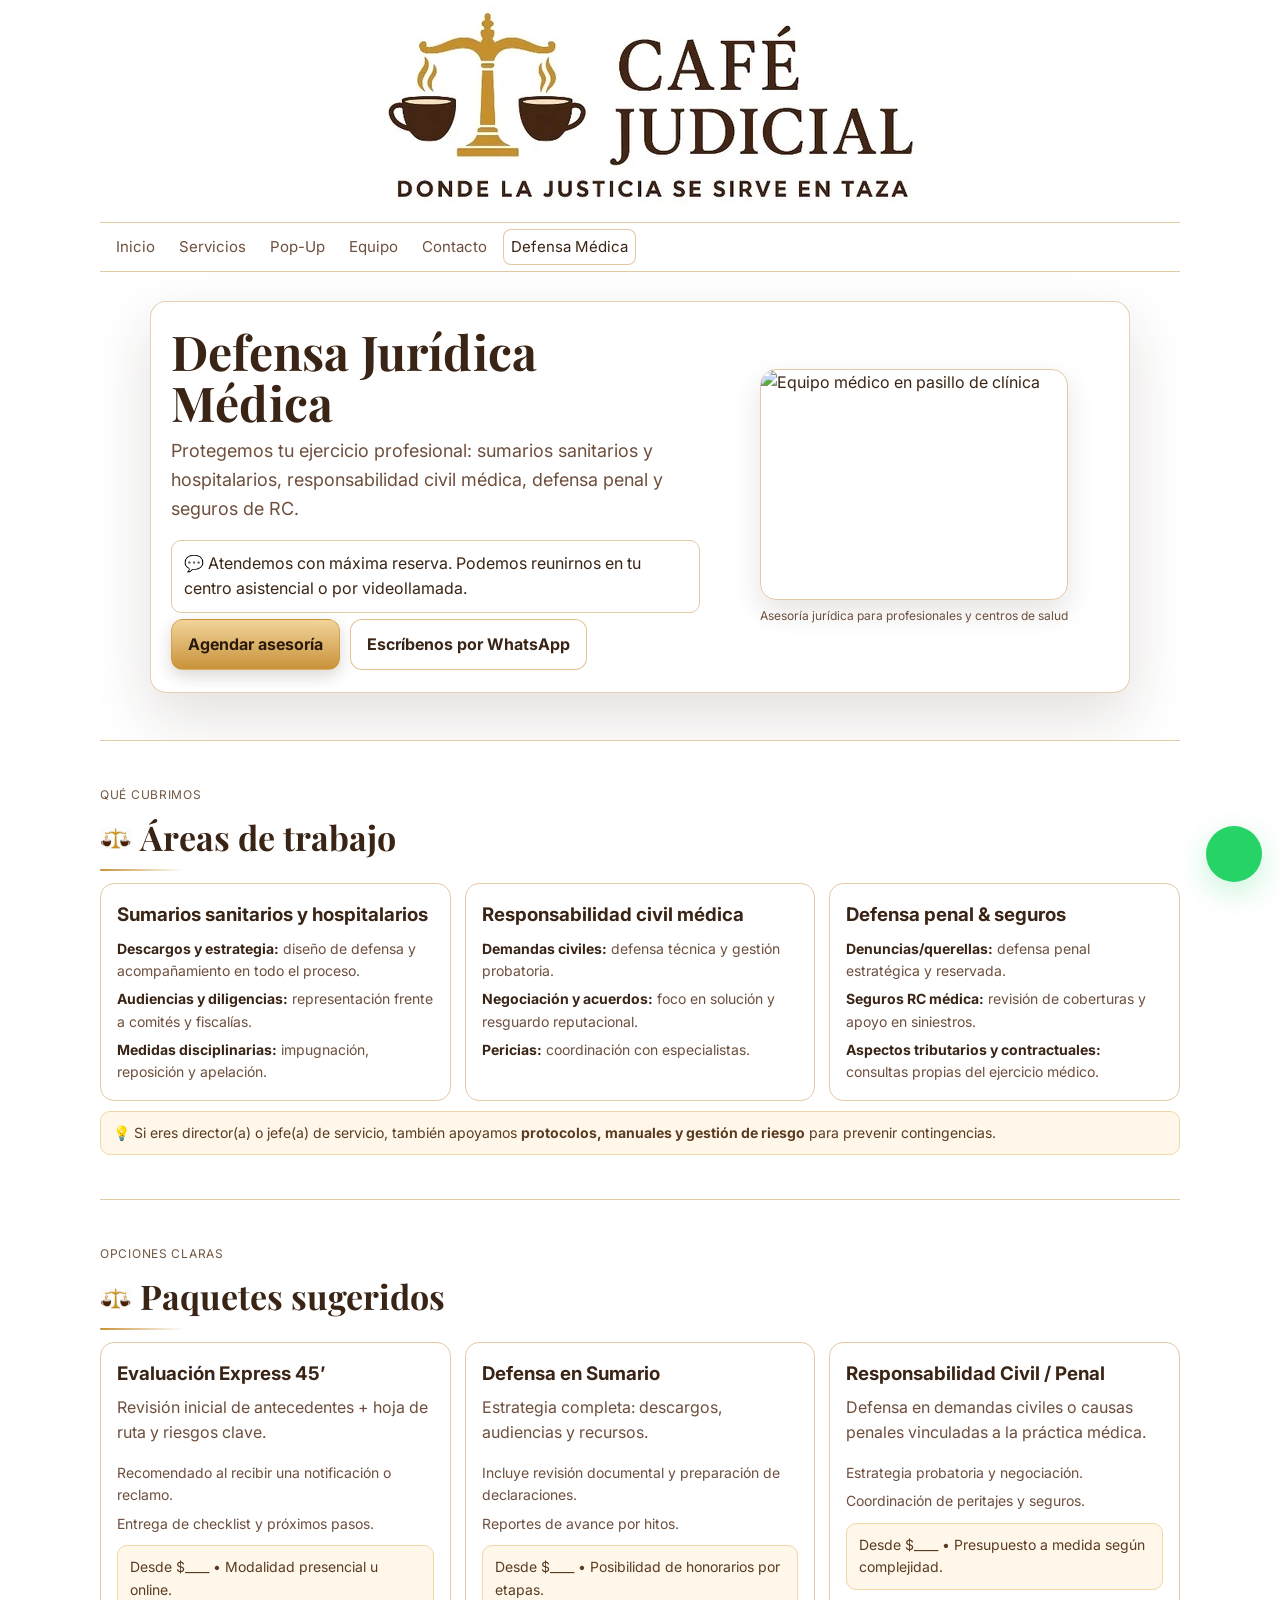
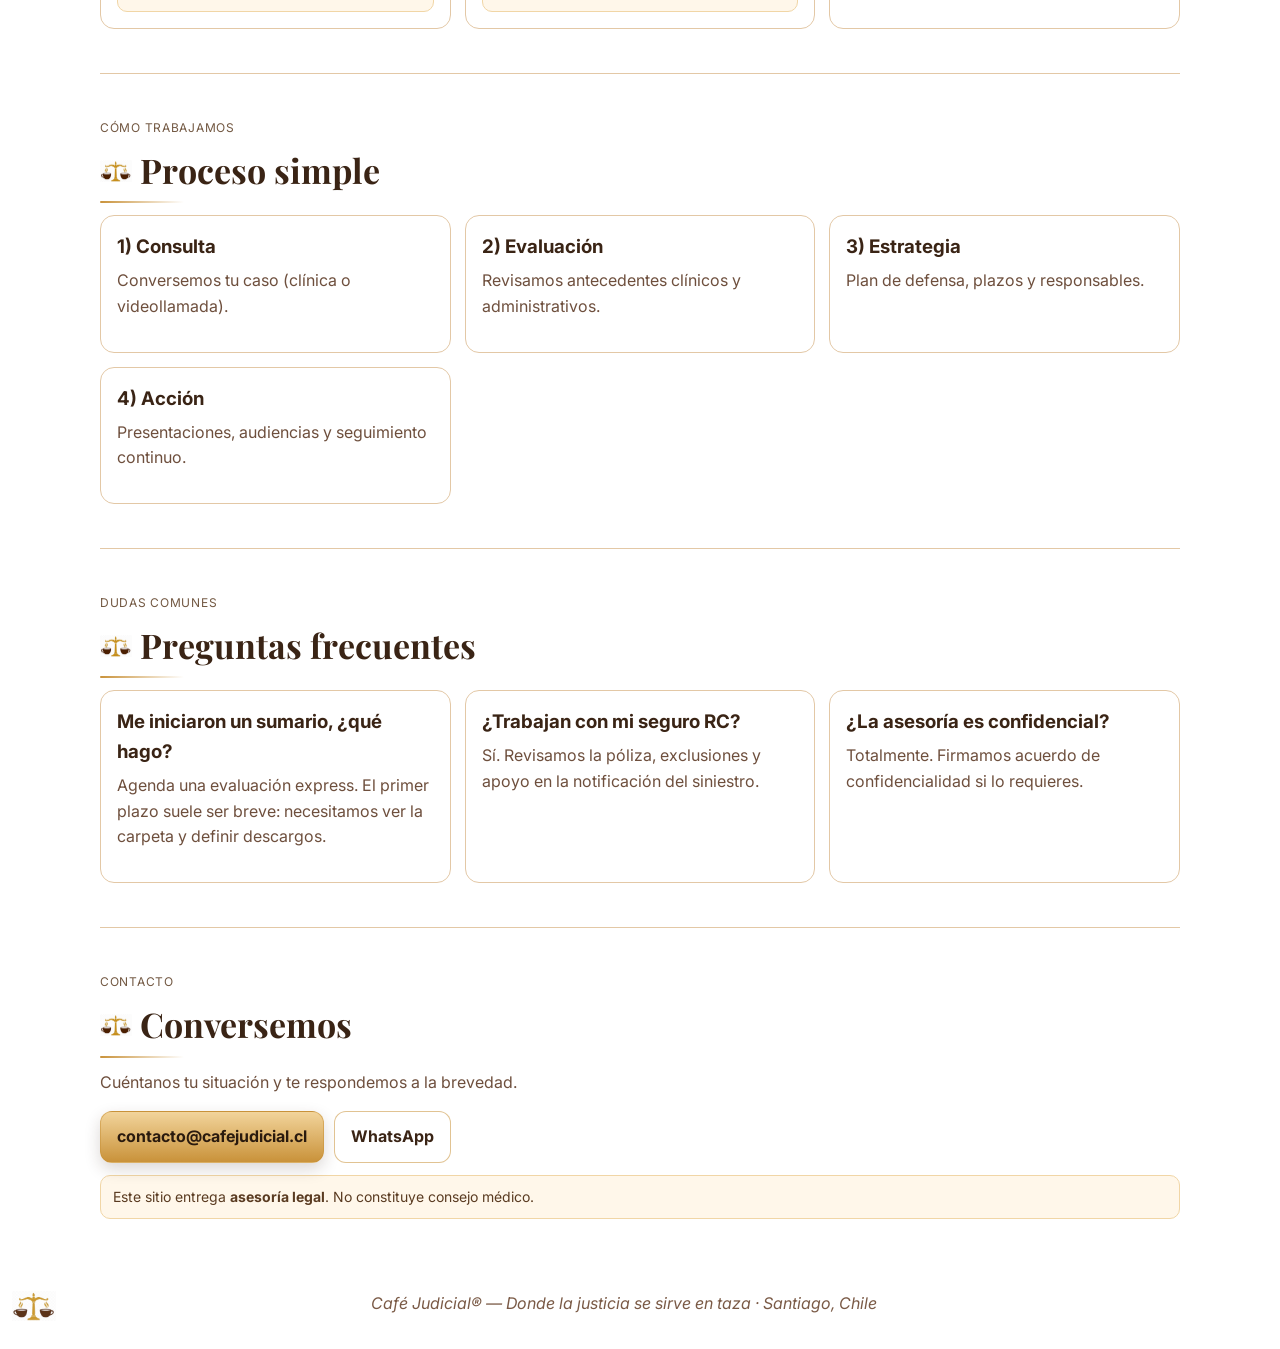
==== defensa-medica/index.html @ 55ff94b9 "Crear index.html" ====
<!DOCTYPE html>
<html lang="es-CL">
<head>
  <meta charset="UTF-8" />
  <meta name="viewport" content="width=device-width, initial-scale=1" />
  <title>Defensa Jurídica Médica – Café Judicial®</title>

  <!-- Canonical & Robots -->
  <link rel="canonical" href="https://arturuou.github.io/CafeJudicial/defensa-medica/" />
  <meta name="robots" content="index,follow" />

  <!-- SEO / Social -->
  <meta name="description" content="Defendemos tu ejercicio profesional: sumarios sanitarios y hospitalarios, responsabilidad civil médica, defensa penal, seguros de RC y asesoría jurídico-tributaria. Claro, rápido y en palabras simples." />
  <meta property="og:title" content="Defensa Jurídica Médica – Café Judicial®" />
  <meta property="og:description" content="Sumarios sanitarios/hospitalarios, demandas por presunta negligencia, defensa penal y seguros de RC médica. Protegemos tu ejercicio profesional." />
  <meta property="og:image" content="https://arturuou.github.io/CafeJudicial/og-cafe-judicial-1200x630.jpg" />
  <meta property="og:image:width" content="1200" />
  <meta property="og:image:height" content="630" />
  <meta property="og:type" content="website" />
  <meta property="og:locale" content="es_CL" />
  <meta name="twitter:card" content="summary_large_image" />

  <!-- Favicons -->
  <link rel="icon" type="image/png" sizes="256x256" href="https://arturuou.github.io/CafeJudicial/logo-symbol-256.png" />
  <link rel="apple-touch-icon" sizes="180x180" href="https://arturuou.github.io/CafeJudicial/logo-symbol-256.png" />

  <!-- Tema fijo claro -->
  <meta name="theme-color" content="#FFFFFF">
  <meta name="color-scheme" content="light">
  <meta name="supported-color-schemes" content="light">

  <!-- Preload del logo -->
  <link rel="preload" as="image" href="https://arturuou.github.io/CafeJudicial/logo-hero-640.webp" />

  <!-- Tipografías -->
  <link rel="preconnect" href="https://fonts.googleapis.com">
  <link rel="preconnect" href="https://fonts.gstatic.com" crossorigin>
  <link href="https://fonts.googleapis.com/css2?family=Playfair+Display:wght@600;700&family=Inter:wght@400;600;700&display=swap" rel="stylesheet">

  <style>
    :root{
      --bg:#FFFFFF; --panel:#FFFFFF; --card:#FFFFFF;
      --ink:#3A2415; --muted:#6E4F3D; --line:#E3C8A6;
      --accent:#C9923A; --accent-ink:#2A1A0E; --accent-soft:#F2D49B;
      --headerH: 300px; --logo-max-width: 800px;
    }

    *{box-sizing:border-box;margin:0;padding:0}
    html{ scroll-behavior:smooth; color-scheme: light !important; scroll-padding-top: calc(var(--headerH) + 12px) }
    :target{scroll-margin-top: calc(var(--headerH) + 12px)}
    img{max-width:100%;display:block;height:auto}

    body{ color:var(--ink); font-family:Inter,system-ui,-apple-system,Segoe UI,Roboto,Arial,sans-serif; line-height:1.6; background:#FFFFFF }
    a{color:var(--accent)}
    .wrap{max-width:1120px;margin:0 auto;padding:0 20px}

    /* ===== HEADER: logo + menú ===== */
    header.site{ position:sticky; top:0; z-index:10; background:#FFFFFF; backdrop-filter:saturate(120%) blur(8px) }
    .header-stack{ display:flex; flex-direction:column; align-items:center; gap:0; padding-top:2px; padding-bottom:0 }
    .brand-wrap{ width:100%; display:flex; justify-content:center; align-items:center; padding:0; overflow:hidden; height:200px }
    @media (min-width:600px){ .brand-wrap{ height:210px } }
    @media (min-width:1024px){ .brand-wrap{ height:220px } }
    .brand-lockup{ width:auto; height:100%; object-fit:contain; clip-path: inset(44px 0 38px 0 round 0); image-rendering:auto }

    .top-nav{ width:100%; border-top:1px solid var(--line); border-bottom:1px solid var(--line); background:#FFFFFF }
    .top-nav .wrap{ padding-left:8px; padding-right:8px }
    .top-nav .links{
      display:flex; align-items:center; justify-content:flex-start; gap:8px; padding:6px 8px;
      flex-wrap:nowrap; overflow-x:auto; -webkit-overflow-scrolling:touch; scrollbar-width:none; scroll-snap-type:x proximity
    }
    .top-nav .links::-webkit-scrollbar{ display:none }
    .top-nav .links a{
      color:var(--muted); text-decoration:none; font-size:clamp(13px, 2.9vw, 15px);
      padding:6px 8px; border-radius:8px; white-space:nowrap; scroll-snap-align:start
    }
    .top-nav .links a[aria-current="true"]{ color:var(--ink); box-shadow:0 0 0 1px var(--line) inset }

    /* ===== HERO ===== */
    .hero{ position:relative; min-height:52vh; display:grid; place-items:center; text-align:left; overflow:hidden; padding:10px 0 28px }
    .hero .inner{
      position:relative; z-index:1; max-width:980px; padding:22px 20px;
      background:#FFFFFF; border:1px solid rgba(227,200,166,.85); border-radius:16px; box-shadow:0 24px 60px rgba(58,36,21,.14);
      display:grid; gap:18px
    }
    @media (min-width:900px){ .hero .inner{grid-template-columns:1.15fr .85fr; align-items:center} }
    .headline > h1{
      font-family:"Playfair Display",serif; font-weight:700; font-size:clamp(28px,4.2vw,48px);
      line-height:1.08; margin:2px 0 8px; letter-spacing:.2px
    }
    .sub{font-size:clamp(15px,2.2vw,18px);color:var(--muted);margin-bottom:10px}
    .hero-note{ background:#FFF; border:1px solid var(--line); border-radius:10px; padding:10px 12px; margin-top:6px; display:inline-block }
    .cta-row{display:flex;gap:10px;flex-wrap:wrap}
    .cta{
      display:inline-flex;gap:10px;align-items:center;justify-content:center;
      background:linear-gradient(180deg,var(--accent-soft),var(--accent));
      color:var(--accent-ink);font-weight:700;text-decoration:none;
      padding:12px 16px;border-radius:12px;border:1px solid rgba(201,146,58,.55);
      box-shadow:0 6px 16px rgba(58,36,21,.18);transition:.18s ease
    }
    .cta:hover{transform:translateY(-1px);filter:brightness(1.03)}
    .cta.ghost{background:#FFF;color:var(--ink);box-shadow:none}

    /* Foto secundaria opcional */
    .photo-chip{justify-self:center}
    .photo-chip img{ width:min(100%,720px); border-radius:16px; border:1px solid var(--line); box-shadow:0 12px 28px rgba(58,36,21,.12); margin:0 auto; aspect-ratio:4/3 }

    /* SECCIONES */
    main section{padding:44px 0;border-top:1px solid var(--line)}
    h2{
      font-family:"Playfair Display",serif;font-weight:700;font-size:clamp(24px,3.6vw,34px);
      margin:0 0 12px;position:relative;padding-bottom:6px;display:flex;align-items:center;gap:.5rem
    }
    h2::after{ content:"";position:absolute;left:0;bottom:0;width:84px;height:2px;border-radius:2px;
      background:linear-gradient(90deg,var(--accent),rgba(201,146,58,0)) }
    main h2::before{ content:"";width:32px;height:32px;flex:0 0 32px;background:center/contain no-repeat url("https://arturuou.github.io/CafeJudicial/logo-symbol-256.png"); transform:translateY(1px) }
    .lead{color:var(--muted);margin:0 0 16px}
    .kicker{color:#5a3b21;letter-spacing:.06em;text-transform:uppercase;font-size:12px;margin-bottom:6px;opacity:.85}

    /* Tarjetas / listas */
    .cards{display:grid;gap:14px}
    @media (min-width:860px){ .cards{grid-template-columns:repeat(3,1fr)} }
    .card{background:var(--card);border:1px solid var(--line);border-radius:14px;padding:16px}
    .card h3{margin-bottom:6px}
    .mini-list{list-style:none;padding-left:0;margin:8px 0 0;display:grid;gap:6px;font-size:14px;color:var(--muted)}
    .mini-list li strong{color:var(--ink)}

    /* Nota/Tip */
    .tip{ margin-top:10px; font-size:14px; color:#5a3b21; background:#fff7ea; border:1px solid #f1d6a6; padding:10px 12px; border-radius:10px }

    /* WhatsApp FAB */
    .whatsapp-fab{
      position:fixed; right:18px; bottom:18px; width:56px; height:56px;
      border-radius:50%; background:#25D366; display:grid; place-items:center;
      color:#fff; box-shadow:0 10px 30px rgba(37,211,102,.25); z-index:1100; transition:transform .15s ease
    }
    .whatsapp-fab:hover{ transform: translateY(-2px) }
    .whatsapp-fab::after{
      content:""; position:absolute; inset:-6px; border-radius:50%;
      box-shadow:0 0 0 0 rgba(37,211,102,.22); animation:wa-pulse 2.2s infinite
    }

    /* Footer */
    footer{ padding:28px 96px 96px 64px; text-align:center; color:#7a5a46; font-style:italic; position:relative; background:#FFFFFF }
    @media (min-width:600px){ footer{ padding-bottom:32px } }
    footer::before{
      content:""; position:absolute; left:12px; top:50%; transform:translateY(-50%);
      width:44px; height:44px; background:center/contain no-repeat url("https://arturuou.github.io/CafeJudicial/logo-symbol-256.png"); opacity:.9
    }

    @keyframes wa-pulse{ 0%{box-shadow:0 0 0 0 rgba(37,211,102,.22)} 70%{box-shadow:0 0 0 12px rgba(37,211,102,0)} 100%{box-shadow:0 0 0 0 rgba(37,211,102,0)} }
    @media (prefers-reduced-motion: reduce){ .whatsapp-fab::after{ animation:none } html{ scroll-behavior:auto } }
  </style>
</head>
<body>

  <!-- ===== HEADER ===== -->
  <header class="site">
    <div class="wrap header-stack">
      <div class="brand-wrap">
        <picture>
          <source srcset="https://arturuou.github.io/CafeJudicial/logo-hero-640.webp" type="image/webp">
          <img class="brand-lockup"
               src="https://arturuou.github.io/CafeJudicial/logo-nav-640.png"
               alt="Café Judicial — logotipo completo"
               width="640" height="300"
               fetchpriority="high" decoding="async">
        </picture>
      </div>

      <nav class="top-nav" aria-label="Secciones">
        <div class="links wrap">
          <a href="https://arturuou.github.io/CafeJudicial/">Inicio</a>
          <a href="https://arturuou.github.io/CafeJudicial/#servicios">Servicios</a>
          <a href="https://arturuou.github.io/CafeJudicial/#popup">Pop-Up</a>
          <a href="https://arturuou.github.io/CafeJudicial/#equipo">Equipo</a>
          <a href="https://arturuou.github.io/CafeJudicial/#contacto">Contacto</a>
          <a href="https://arturuou.github.io/CafeJudicial/defensa-medica/" aria-current="true">Defensa Médica</a>
        </div>
      </nav>
    </div>
  </header>

  <!-- ===== HERO ===== -->
  <section id="top" class="hero" aria-label="Portada">
    <div class="inner wrap">
      <div class="headline">
        <h1>Defensa Jurídica Médica</h1>
        <p class="sub">Protegemos tu ejercicio profesional: sumarios sanitarios y hospitalarios, responsabilidad civil médica, defensa penal y seguros de RC.</p>

        <p class="hero-note">💬 Atendemos con máxima reserva. Podemos reunirnos en tu centro asistencial o por videollamada.</p>

        <div class="cta-row" style="margin-top:6px">
          <a class="cta" href="https://forms.gle/TU_LINK_ASESORIA_MEDICA" target="_blank" rel="noopener">Agendar asesoría</a>
          <a class="cta ghost" href="https://wa.me/569XXXXXXXX?text=Hola%2C%20quiero%20asesor%C3%ADa%20en%20Defensa%20Jur%C3%ADdica%20M%C3%A9dica" target="_blank" rel="noopener">Escríbenos por WhatsApp</a>
        </div>
      </div>

      <figure class="photo-chip">
        <img src="https://images.unsplash.com/photo-1584982751622-7125d439b683?q=80&w=1200&auto=format" loading="lazy" alt="Equipo médico en pasillo de clínica" width="1200" height="900">
        <figcaption style="text-align:center;color:#6E4F3D;font-size:12px;margin-top:6px">Asesoría jurídica para profesionales y centros de salud</figcaption>
      </figure>
    </div>
  </section>

  <main class="wrap" role="main">
    <!-- COBERTURA -->
    <section id="cobertura" aria-labelledby="cobertura-h">
      <div class="kicker">Qué cubrimos</div>
      <h2 id="cobertura-h">Áreas de trabajo</h2>
      <div class="cards">
        <article class="card">
          <h3>Sumarios sanitarios y hospitalarios</h3>
          <ul class="mini-list">
            <li><strong>Descargos y estrategia:</strong> diseño de defensa y acompañamiento en todo el proceso.</li>
            <li><strong>Audiencias y diligencias:</strong> representación frente a comités y fiscalías.</li>
            <li><strong>Medidas disciplinarias:</strong> impugnación, reposición y apelación.</li>
          </ul>
        </article>
        <article class="card">
          <h3>Responsabilidad civil médica</h3>
          <ul class="mini-list">
            <li><strong>Demandas civiles:</strong> defensa técnica y gestión probatoria.</li>
            <li><strong>Negociación y acuerdos:</strong> foco en solución y resguardo reputacional.</li>
            <li><strong>Pericias:</strong> coordinación con especialistas.</li>
          </ul>
        </article>
        <article class="card">
          <h3>Defensa penal & seguros</h3>
          <ul class="mini-list">
            <li><strong>Denuncias/querellas:</strong> defensa penal estratégica y reservada.</li>
            <li><strong>Seguros RC médica:</strong> revisión de coberturas y apoyo en siniestros.</li>
            <li><strong>Aspectos tributarios y contractuales:</strong> consultas propias del ejercicio médico.</li>
          </ul>
        </article>
      </div>
      <p class="tip">💡 Si eres director(a) o jefe(a) de servicio, también apoyamos <strong>protocolos, manuales y gestión de riesgo</strong> para prevenir contingencias.</p>
    </section>

    <!-- PAQUETES -->
    <section id="paquetes" aria-labelledby="paquetes-h">
      <div class="kicker">Opciones claras</div>
      <h2 id="paquetes-h">Paquetes sugeridos</h2>
      <div class="cards">
        <article class="card">
          <h3>Evaluación Express 45’</h3>
          <p class="lead">Revisión inicial de antecedentes + hoja de ruta y riesgos clave.</p>
          <ul class="mini-list">
            <li>Recomendado al recibir una notificación o reclamo.</li>
            <li>Entrega de checklist y próximos pasos.</li>
          </ul>
          <p class="tip">Desde $____ • Modalidad presencial u online.</p>
        </article>
        <article class="card">
          <h3>Defensa en Sumario</h3>
          <p class="lead">Estrategia completa: descargos, audiencias y recursos.</p>
          <ul class="mini-list">
            <li>Incluye revisión documental y preparación de declaraciones.</li>
            <li>Reportes de avance por hitos.</li>
          </ul>
          <p class="tip">Desde $____ • Posibilidad de honorarios por etapas.</p>
        </article>
        <article class="card">
          <h3>Responsabilidad Civil / Penal</h3>
          <p class="lead">Defensa en demandas civiles o causas penales vinculadas a la práctica médica.</p>
          <ul class="mini-list">
            <li>Estrategia probatoria y negociación.</li>
            <li>Coordinación de peritajes y seguros.</li>
          </ul>
          <p class="tip">Desde $____ • Presupuesto a medida según complejidad.</p>
        </article>
      </div>
    </section>

    <!-- PROCESO -->
    <section id="proceso" aria-labelledby="proceso-h">
      <div class="kicker">Cómo trabajamos</div>
      <h2 id="proceso-h">Proceso simple</h2>
      <div class="cards">
        <article class="card"><h3>1) Consulta</h3><p class="lead">Conversemos tu caso (clínica o videollamada).</p></article>
        <article class="card"><h3>2) Evaluación</h3><p class="lead">Revisamos antecedentes clínicos y administrativos.</p></article>
        <article class="card"><h3>3) Estrategia</h3><p class="lead">Plan de defensa, plazos y responsables.</p></article>
        <article class="card"><h3>4) Acción</h3><p class="lead">Presentaciones, audiencias y seguimiento continuo.</p></article>
      </div>
    </section>

    <!-- FAQ -->
    <section id="faq" aria-labelledby="faq-h">
      <div class="kicker">Dudas comunes</div>
      <h2 id="faq-h">Preguntas frecuentes</h2>
      <div class="cards">
        <article class="card">
          <h3>Me iniciaron un sumario, ¿qué hago?</h3>
          <p class="lead">Agenda una evaluación express. El primer plazo suele ser breve: necesitamos ver la carpeta y definir descargos.</p>
        </article>
        <article class="card">
          <h3>¿Trabajan con mi seguro RC?</h3>
          <p class="lead">Sí. Revisamos la póliza, exclusiones y apoyo en la notificación del siniestro.</p>
        </article>
        <article class="card">
          <h3>¿La asesoría es confidencial?</h3>
          <p class="lead">Totalmente. Firmamos acuerdo de confidencialidad si lo requieres.</p>
        </article>
      </div>
    </section>

    <!-- CTA FINAL -->
    <section id="contacto" aria-labelledby="cta-h">
      <div class="kicker">Contacto</div>
      <h2 id="cta-h">Conversemos</h2>
      <p class="lead">Cuéntanos tu situación y te respondemos a la brevedad.</p>
      <p class="cta-row">
        <a class="cta" href="mailto:contacto@cafejudicial.cl">contacto@cafejudicial.cl</a>
        <a class="cta ghost" href="https://wa.me/569XXXXXXXX?text=Hola%2C%20quiero%20agendar%20Defensa%20Jur%C3%ADdica%20M%C3%A9dica" target="_blank" rel="noopener">WhatsApp</a>
      </p>
      <p class="tip" style="margin-top:12px">Este sitio entrega <strong>asesoría legal</strong>. No constituye consejo médico.</p>
    </section>
  </main>

  <!-- WhatsApp -->
  <a class="whatsapp-fab"
     href="https://wa.me/569XXXXXXXX?text=Hola%2C%20quiero%20asesor%C3%ADa%20en%20Defensa%20Jur%C3%ADdica%20M%C3%A9dica"
     target="_blank" rel="noopener" aria-label="Abrir chat de WhatsApp">
    <svg width="26" height="26" viewBox="0 0 32 32" aria-hidden="true" focusable="false">
      <path fill="white" d="M19.11 17.64c-.27-.14-1.6-.78-1.85-.87-.25-.09-.43-.14-.62.14-.18.27-.71.87-.87 1.05-.16.18-.32.2-.6.07-.27-.14-1.17-.43-2.23-1.37-.82-.73-1.37-1.63-1.53-1.9-.16-.27-.02-.41.12-.55.12-.12.27-.32.41-.48.14-.16.18-.27.27-.46.09-.18.05-.34-.02-.48-.07-.14-.62-1.49-.85-2.04-.22-.53-.45-.46-.62-.46h-.53c-.18 0-.48.07-.74 .34-.25 .27-.98 .96-.98 2.33 0 1.37 1 2.69 1.14 2.87 .14 .18 1.97 3 4.77 4.2 .67 .29 1.19 .46 1.6 .59 .67 .21 1.28 .18 1.76 .11 .54-.08 1.6-.65 1.83-1.27 .23-.62 .23-1.15 .16-1.27 -.07-.12-.25-.18-.52-.32z"/>
      <path fill="#25D366" d="M27.6 4.4C24.7 1.5 20.9 0 17 0 8.1 0 .9 7.2 .9 16.1c0 2.8 .7 5.5 2.1 7.9L0 32l8.3-2.7c2.4 1.3 5.1 2 7.8 2h.1c8.9 0 16.1-7.2 16.1-16.1 0-3.9-1.5-7.7-4.3-10.8z"/>
    </svg>
  </a>

  <footer role="contentinfo">
    Café Judicial® — Donde la justicia se sirve en taza · Santiago, Chile
  </footer>

  <!-- JSON-LD: Legal Service (servicio específico) -->
  <script type="application/ld+json">
  {
    "@context":"https://schema.org",
    "@type":"LegalService",
    "name":"Café Judicial — Defensa Jurídica Médica",
    "url":"https://arturuou.github.io/CafeJudicial/defensa-medica/",
    "image":"https://arturuou.github.io/CafeJudicial/og-cafe-judicial-1200x630.jpg",
    "email":"contacto@cafejudicial.cl",
    "areaServed":"CL",
    "serviceType":"Defensa médica y responsabilidad profesional",
    "provider":"Café Judicial"
  }
  </script>

  <!-- JSON-LD: FAQ -->
  <script type="application/ld+json">
  {
    "@context":"https://schema.org",
    "@type":"FAQPage",
    "mainEntity":[
      {"@type":"Question","name":"Me iniciaron un sumario sanitario, ¿qué hago?",
       "acceptedAnswer":{"@type":"Answer","text":"Agenda una evaluación inicial. Revisamos la carpeta, definimos descargos y un plan de defensa con plazos."}},
      {"@type":"Question","name":"¿Trabajan con mi seguro de responsabilidad civil médica?",
       "acceptedAnswer":{"@type":"Answer","text":"Sí. Revisamos la póliza, exclusiones y te apoyamos en la notificación y gestión del siniestro."}},
      {"@type":"Question","name":"¿La asesoría es confidencial?",
       "acceptedAnswer":{"@type":"Answer","text":"Totalmente. Podemos firmar un acuerdo de confidencialidad y atender en tu centro o por videollamada."}}
    ]
  }
  </script>

  <!-- JS (offset, nav activo, scroll y copiar si agregas botón) -->
  <script>
    const headerEl = document.querySelector('header.site');
    function setHeaderOffset(){
      const h = headerEl.getBoundingClientRect().height || 300;
      document.documentElement.style.setProperty('--headerH', h + 'px');
    }
    setHeaderOffset();
    window.addEventListener('load', setHeaderOffset);
    window.addEventListener('resize', setHeaderOffset, {passive:true});
    window.addEventListener('orientationchange', ()=>setTimeout(setHeaderOffset, 250));
  </script>
</body>
</html>
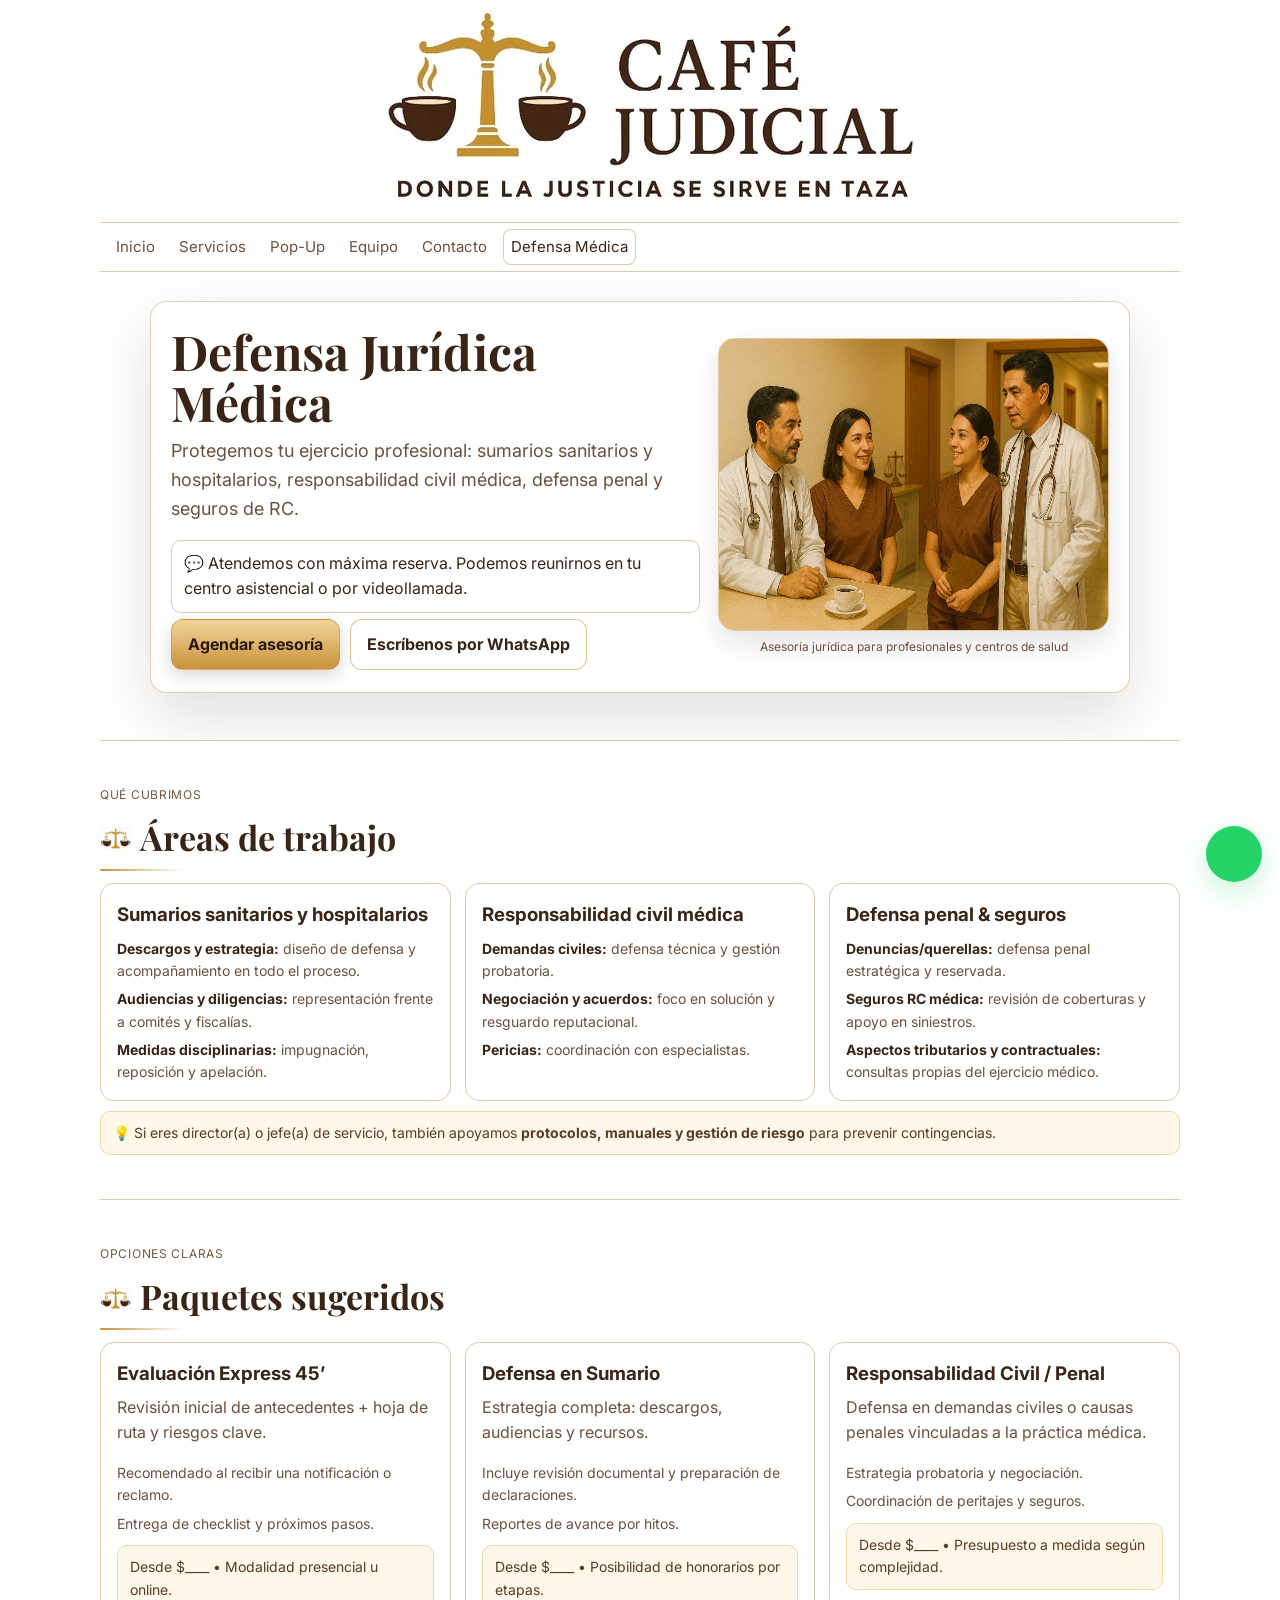
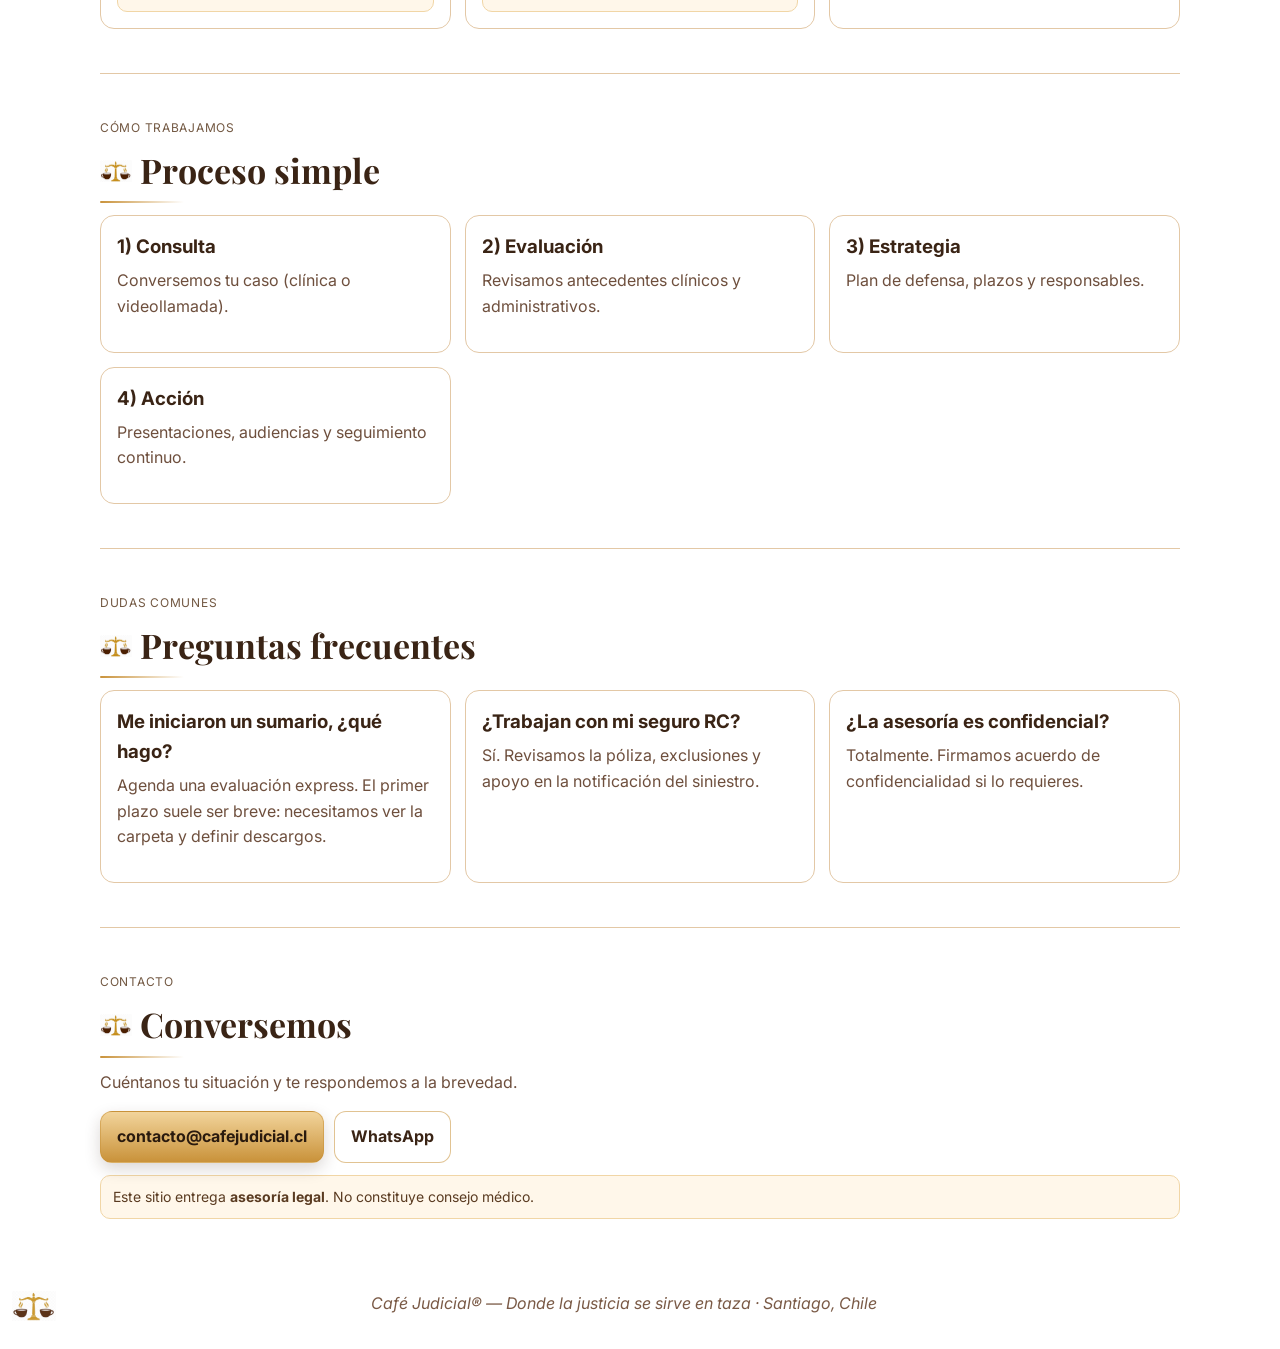
==== commit f738a2f2: "Actualizar index.html" ====
--- a/defensa-medica/index.html
+++ b/defensa-medica/index.html
@@ -196,9 +196,13 @@
       </div>
 
       <figure class="photo-chip">
-        <img src="https://images.unsplash.com/photo-1584982751622-7125d439b683?q=80&w=1200&auto=format" loading="lazy" alt="Equipo médico en pasillo de clínica" width="1200" height="900">
-        <figcaption style="text-align:center;color:#6E4F3D;font-size:12px;margin-top:6px">Asesoría jurídica para profesionales y centros de salud</figcaption>
-      </figure>
+  <img src="./IMG_9489.jpeg"
+       loading="lazy"
+       alt="Asesoría jurídica para profesionales y centros de salud">
+  <figcaption style="text-align:center;color:#6E4F3D;font-size:12px;margin-top:6px">
+    Asesoría jurídica para profesionales y centros de salud
+  </figcaption>
+</figure>
     </div>
   </section>
 
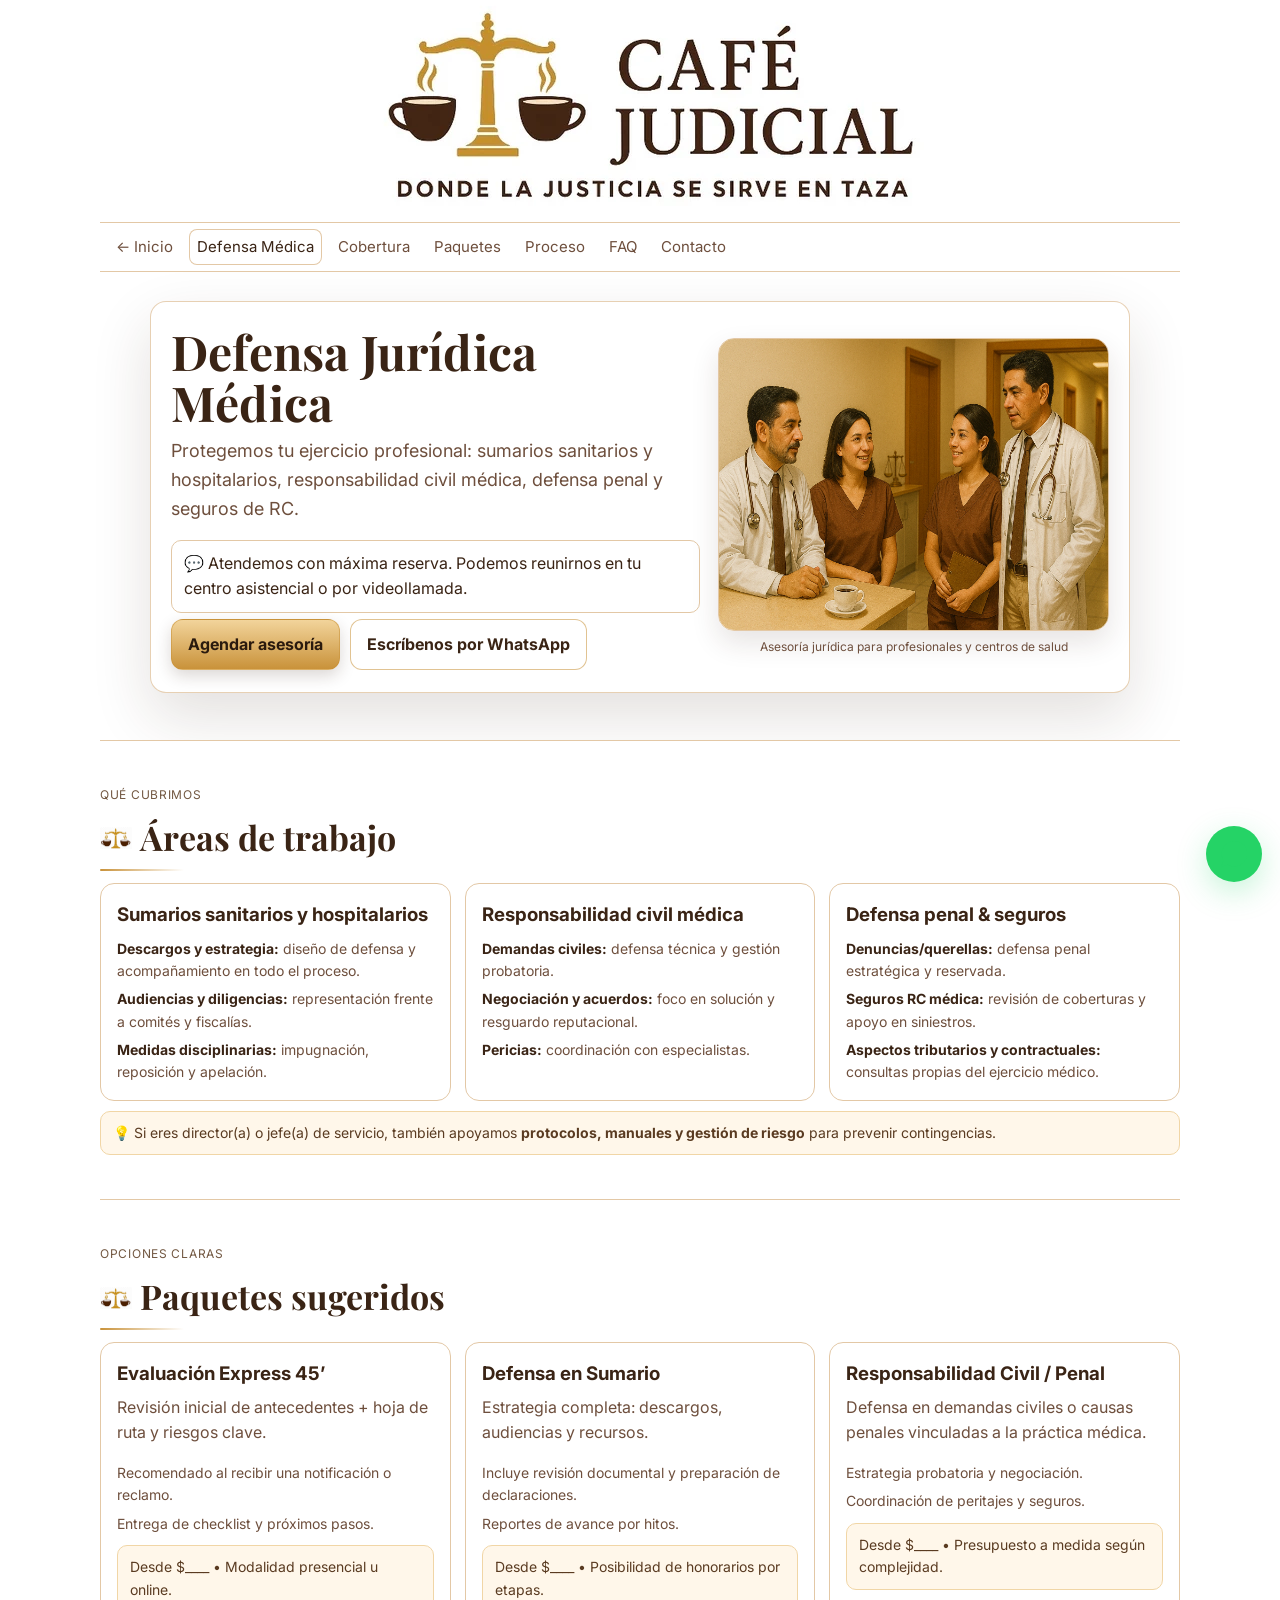
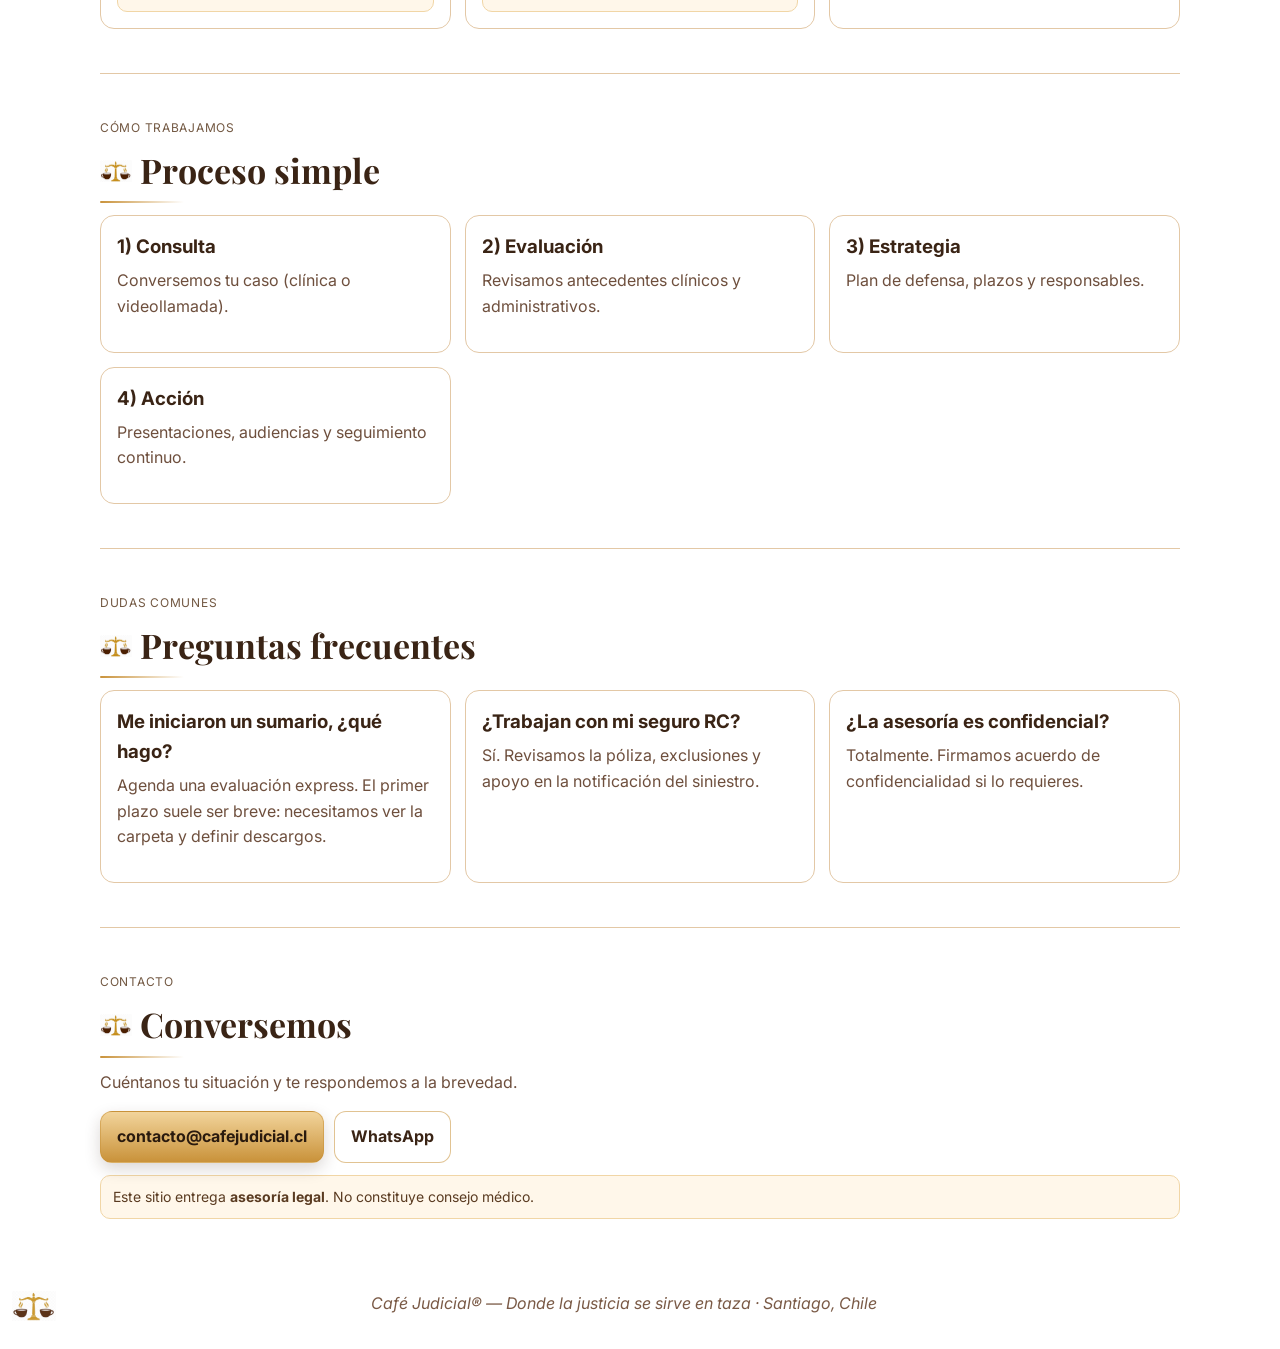
==== commit 5fa246be: "Actualizar index.html" ====
--- a/defensa-medica/index.html
+++ b/defensa-medica/index.html
@@ -100,7 +100,7 @@
     .cta:hover{transform:translateY(-1px);filter:brightness(1.03)}
     .cta.ghost{background:#FFF;color:var(--ink);box-shadow:none}
 
-    /* Foto secundaria opcional */
+    /* Foto secundaria */
     .photo-chip{justify-self:center}
     .photo-chip img{ width:min(100%,720px); border-radius:16px; border:1px solid var(--line); box-shadow:0 12px 28px rgba(58,36,21,.12); margin:0 auto; aspect-ratio:4/3 }
 
@@ -167,14 +167,16 @@
         </picture>
       </div>
 
+      <!-- MENÚ con botón ← Inicio (vuelve al top de la home) -->
       <nav class="top-nav" aria-label="Secciones">
         <div class="links wrap">
-          <a href="https://arturuou.github.io/CafeJudicial/">Inicio</a>
-          <a href="https://arturuou.github.io/CafeJudicial/#servicios">Servicios</a>
-          <a href="https://arturuou.github.io/CafeJudicial/#popup">Pop-Up</a>
-          <a href="https://arturuou.github.io/CafeJudicial/#equipo">Equipo</a>
-          <a href="https://arturuou.github.io/CafeJudicial/#contacto">Contacto</a>
+          <a href="https://arturuou.github.io/CafeJudicial/#top">← Inicio</a>
           <a href="https://arturuou.github.io/CafeJudicial/defensa-medica/" aria-current="true">Defensa Médica</a>
+          <a href="#cobertura">Cobertura</a>
+          <a href="#paquetes">Paquetes</a>
+          <a href="#proceso">Proceso</a>
+          <a href="#faq">FAQ</a>
+          <a href="#contacto">Contacto</a>
         </div>
       </nav>
     </div>
@@ -196,13 +198,11 @@
       </div>
 
       <figure class="photo-chip">
-  <img src="./IMG_9489.jpeg"
-       loading="lazy"
-       alt="Asesoría jurídica para profesionales y centros de salud">
-  <figcaption style="text-align:center;color:#6E4F3D;font-size:12px;margin-top:6px">
-    Asesoría jurídica para profesionales y centros de salud
-  </figcaption>
-</figure>
+        <img src="./IMG_9489.jpeg" loading="lazy" alt="Asesoría jurídica para profesionales y centros de salud">
+        <figcaption style="text-align:center;color:#6E4F3D;font-size:12px;margin-top:6px">
+          Asesoría jurídica para profesionales y centros de salud
+        </figcaption>
+      </figure>
     </div>
   </section>
 
@@ -325,8 +325,8 @@
      href="https://wa.me/569XXXXXXXX?text=Hola%2C%20quiero%20asesor%C3%ADa%20en%20Defensa%20Jur%C3%ADdica%20M%C3%A9dica"
      target="_blank" rel="noopener" aria-label="Abrir chat de WhatsApp">
     <svg width="26" height="26" viewBox="0 0 32 32" aria-hidden="true" focusable="false">
-      <path fill="white" d="M19.11 17.64c-.27-.14-1.6-.78-1.85-.87-.25-.09-.43-.14-.62.14-.18.27-.71.87-.87 1.05-.16.18-.32.2-.6.07-.27-.14-1.17-.43-2.23-1.37-.82-.73-1.37-1.63-1.53-1.9-.16-.27-.02-.41.12-.55.12-.12.27-.32.41-.48.14-.16.18-.27.27-.46.09-.18.05-.34-.02-.48-.07-.14-.62-1.49-.85-2.04-.22-.53-.45-.46-.62-.46h-.53c-.18 0-.48.07-.74 .34-.25 .27-.98 .96-.98 2.33 0 1.37 1 2.69 1.14 2.87 .14 .18 1.97 3 4.77 4.2 .67 .29 1.19 .46 1.6 .59 .67 .21 1.28 .18 1.76 .11 .54-.08 1.6-.65 1.83-1.27 .23-.62 .23-1.15 .16-1.27 -.07-.12-.25-.18-.52-.32z"/>
-      <path fill="#25D366" d="M27.6 4.4C24.7 1.5 20.9 0 17 0 8.1 0 .9 7.2 .9 16.1c0 2.8 .7 5.5 2.1 7.9L0 32l8.3-2.7c2.4 1.3 5.1 2 7.8 2h.1c8.9 0 16.1-7.2 16.1-16.1 0-3.9-1.5-7.7-4.3-10.8z"/>
+      <path fill="white" d="M19.11 17.64c-.27-.14-1.6-.78-1.85-.87-.25-.09-.43-.14-.62.14-.18.27-.71.87-.87 1.05-.16.18-.32.2-.6.07-.27-.14-1.17-.43-2.23-1.37-.82-.73-1.37-1.63-1.53-1.9-.16-.27-.02-.41.12-.55.12-.12.27-.32.41-.48.14-.16.18-.27.27-.46.09-.18.05-.34-.02-.48-.07-.14-.62-1.49-.85-2.04-.22-.53-.45-.46-.62-.46h-.53c-.18 0-.48 .07-.74 .34-.25 .27-.98 .96-.98 2.33 0 1.37 1 2.69 1.14 2.87 .14 .18 1.97 3 4.77 4.2 .67 .29 1.19 .46 1.6 .59 .67 .21 1.28 .18 1.76 .11 .54-.08 1.6-.65 1.83-1.27 .23-.62 .23-1.15 .16-1.27 -.07-.12-.25-.18-.52-.32z"/>
+      <path fill="#25D366" d="M27.6 4.4C24.7 1.5 20.9 0 17 0 8.1 0 .9 7.2 .9 16.1c0 2.8 .7 5.5 2.1 7.9L0 32l8.3-2.7c2.4 1.3 5.1 2 7.8 2h.1c8.9 0 16.1-7.2 16.1-16.1 0 -3.9 -1.5 -7.7 -4.3 -10.8z"/>
     </svg>
   </a>
 
@@ -365,8 +365,9 @@
   }
   </script>
 
-  <!-- JS (offset, nav activo, scroll y copiar si agregas botón) -->
+  <!-- JS: offset + resaltado activo del menú local + scroll compensado -->
   <script>
+    // Compensa el header fijo
     const headerEl = document.querySelector('header.site');
     function setHeaderOffset(){
       const h = headerEl.getBoundingClientRect().height || 300;
@@ -376,6 +377,50 @@
     window.addEventListener('load', setHeaderOffset);
     window.addEventListener('resize', setHeaderOffset, {passive:true});
     window.addEventListener('orientationchange', ()=>setTimeout(setHeaderOffset, 250));
+
+    // ===== Menú: activo por sección (enlaces con # en esta página) =====
+    const inPageLinks = [...document.querySelectorAll('.top-nav .links a[href^="#"]')];
+    const sections = ['top','cobertura','paquetes','proceso','faq','contacto']
+      .map(id => document.getElementById(id))
+      .filter(Boolean);
+
+    const map = Object.fromEntries(inPageLinks.map(a => [a.getAttribute('href').slice(1), a]));
+    const selfLink = document.querySelector('.top-nav .links a[aria-current="true"]'); // "Defensa Médica"
+    function mark(link){
+      document.querySelectorAll('.top-nav .links a').forEach(l => l.setAttribute('aria-current','false'));
+      link?.setAttribute('aria-current','true');
+    }
+    // Estado inicial
+    mark(selfLink);
+
+    const io = new IntersectionObserver((entries)=>{
+      entries.forEach(e=>{
+        if(e.isIntersecting){
+          const id = e.target.id;
+          mark(map[id] || selfLink);
+        }
+      });
+    }, {rootMargin:'-40% 0px -55% 0px', threshold:0.01});
+    sections.forEach(s => io.observe(s));
+
+    // Scroll suave con compensación (solo para #)
+    inPageLinks.forEach(a=>{
+      a.addEventListener('click', (e)=>{
+        const id = a.getAttribute('href').slice(1);
+        const target = document.getElementById(id);
+        if(!target) return;
+        e.preventDefault();
+        const top = target.getBoundingClientRect().top + window.pageYOffset - (headerEl.offsetHeight || 0) - 8;
+        window.scrollTo({ top, behavior:'smooth' });
+        history.replaceState(null, '', '#' + id);
+      });
+    });
+
+    // Menú: arrancar scrolleado a la izquierda en móviles
+    const linksWrap = document.querySelector('.top-nav .links');
+    function resetNavScroll(){ if(linksWrap) linksWrap.scrollLeft = 0; }
+    window.addEventListener('load', resetNavScroll);
+    window.addEventListener('orientationchange', ()=>setTimeout(resetNavScroll, 200));
   </script>
 </body>
 </html>
